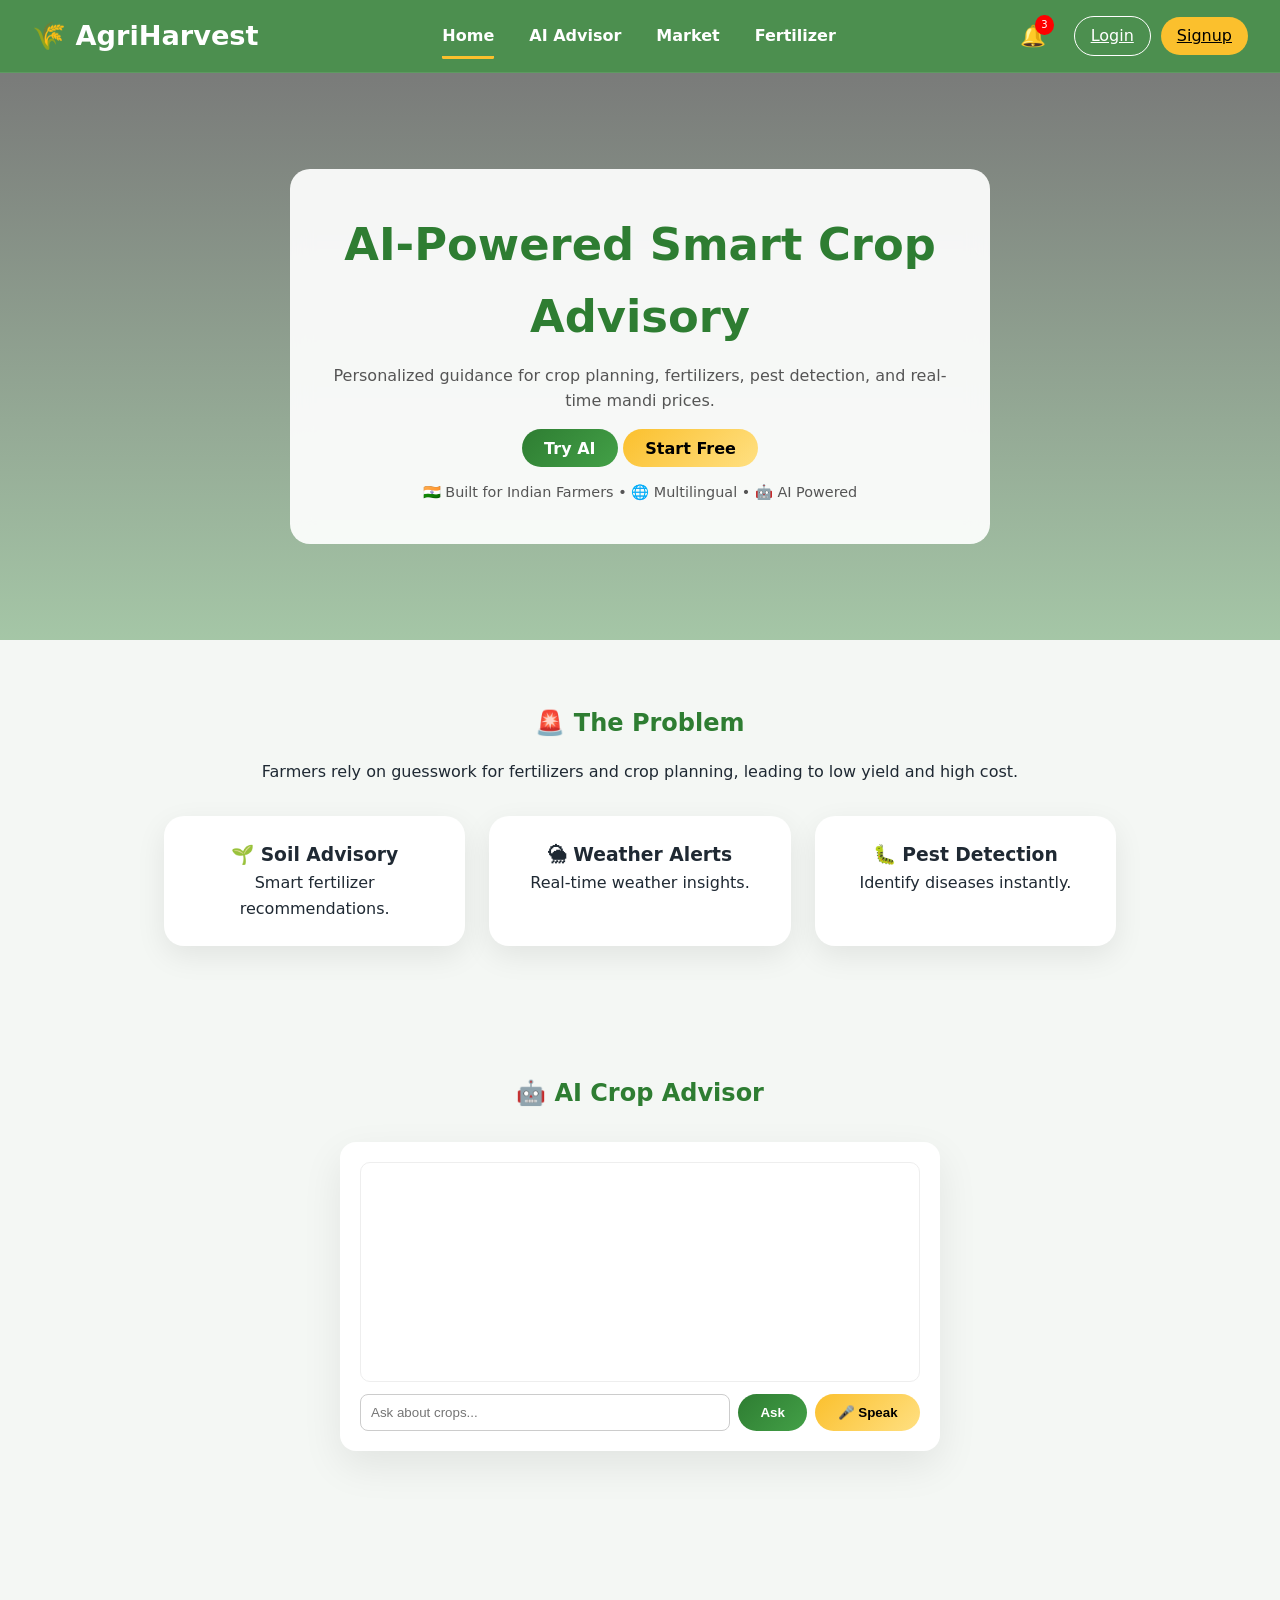
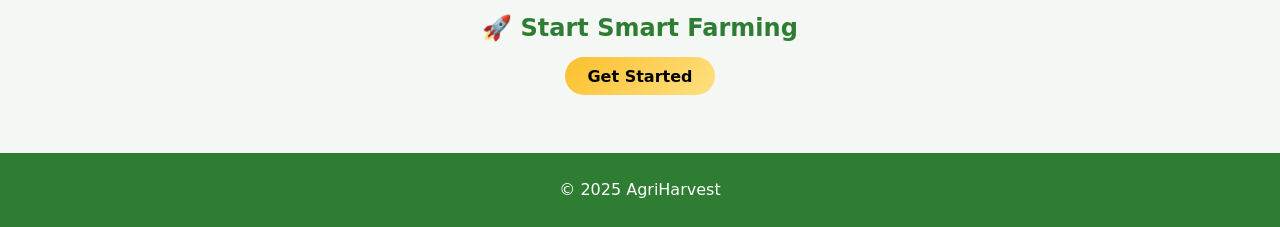
==== index.html @ baed93b7 "Initial commit" ====
<!DOCTYPE html>
<html lang="en">

<head>
  <meta charset="UTF-8">
  <meta name="viewport" content="width=device-width, initial-scale=1.0">
  <title>AgriHarvest | Smart Crop Advisory</title>

  <meta name="description" content="AI-powered multilingual crop advisory system for farmers.">

  <!-- CSS -->
  <link rel="stylesheet" href="assets/css/style.css">
  <link rel="stylesheet" href="assets/css/pages.css">

  <!-- JS -->
  <script src="assets/js/main.js" defer></script>
  <script src="assets/js/ai.js" defer></script>
</head>

<body>
  <!-- ===== HEADER ===== -->
  <header class="header">
    <div class="logo-text">🌾 AgriHarvest</div>

    <nav class="navbar" id="navbar">
      <ul>
        <li><a href="index.html" class="active">Home</a></li>
        <li><a href="#ai">AI Advisor</a></li>
        <li><a href="pages/marketplace.html">Market</a></li>
        <li><a href="pages/fertilizer.html">Fertilizer</a></li>
      </ul>
    </nav>

    <!-- RIGHT SIDE -->
    <div class="nav-right">

      <!-- 🔔 Notification -->
      <div class="notif" id="notifBtn">
        🔔
        <span class="badge">3</span>

        <div class="notif-dropdown" id="notifMenu">
          <p>🌱 New crop tips</p>
          <p>💰 Market updated</p>
          <p>⚠ Weather alert</p>
        </div>
      </div>

      <!-- AUTH -->
      <div id="authArea"></div>

    </div>

    <!-- <div class="menu-toggle" id="menuToggle">☰</div> -->
  </header>

  <!-- ===== HERO ===== -->
  <section class="hero" style="background-image:url('assets/images/hero-farming-ai.jpg')">
    <div class="hero-content">

      <h1>AI-Powered Smart Crop Advisory</h1>

      <p>
        Personalized guidance for crop planning, fertilizers,
        pest detection, and real-time mandi prices.
      </p>

      <div style="margin-top:22px;">
        <a href="#ai" class="btn">Try AI</a>
        <a href="pages/signup.html" class="btn btn-cta">Start Free</a>
      </div>

      <div style="margin-top:20px; font-size:.9rem; color:#555;">
        🇮🇳 Built for Indian Farmers • 🌐 Multilingual • 🤖 AI Powered
      </div>

    </div>
  </section>

  <!-- ===== PROBLEM ===== -->
  <section class="page-section">
    <h1>🚨 The Problem</h1>

    <p style="max-width:900px;margin:auto;">
      Farmers rely on guesswork for fertilizers and crop planning,
      leading to low yield and high cost.
    </p>

    <!-- 🔥 FIX 2: ONLY ADD id + skeleton (NO STRUCTURE CHANGE) -->
    <div class="cards" id="cardContainer">

      <div class="card skeleton"></div>
      <div class="card skeleton"></div>
      <div class="card skeleton"></div>

    </div>
  </section>

  <!-- ===== AI CHAT ===== -->
  <section id="ai" class="page-section">
    <h1>🤖 AI Crop Advisor</h1>

    <div class="ai-box">
      <div id="chatMessages" class="chat-messages"></div>

      <div class="chat-controls">
        <input type="text" id="userInput" placeholder="Ask about crops..." />
        <button class="btn" onclick="sendMessage()">Ask</button>
        <button class="btn btn-cta" onclick="startVoice()">🎤 Speak</button>
      </div>
    </div>
  </section>

  <!-- ===== CTA ===== -->
  <section class="page-section">
    <h1>🚀 Start Smart Farming</h1>
    <a href="pages/login.html" class="btn btn-cta">Get Started</a>
  </section>

  <!-- ===== FOOTER ===== -->
  <footer>
    <p>© 2025 AgriHarvest</p>
  </footer>

  <!-- 🔥 FIX 3: OVERLAY (ADDED ONLY) -->
  <div id="overlay"></div>

</body>

</html>
---- assets/css/style.css ----
/* ================= RESET ================= */
*,
*::before,
*::after {
  box-sizing: border-box;
  margin: 0;
  padding: 0;
}

html {
  scroll-behavior: smooth;
}

body {
  font-family: Inter, system-ui, -apple-system, Segoe UI, Roboto, sans-serif;
  background: #f4f7f4;
  color: #1f2933;
  line-height: 1.6;
  overflow-x: hidden;
}

/* ================= VARIABLES ================= */
:root {
  --green: #2e7d32;
  --green-light: #43a047;
  --yellow: #fbc02d;
  --dark: #1f2933;
  --radius: 20px;
  --shadow: 0 10px 30px rgba(0, 0, 0, 0.08);
}

/* ================= HEADER ================= */
.header {
  position: sticky;
  top: 0;
  z-index: 3000;
  background: linear-gradient(135deg, #2e7d32, #43a047);
  padding: 0.9rem 2rem;
  display: flex;
  justify-content: space-between;
  align-items: center;
}

.logo-text {
  color: #fff;
  font-weight: 900;
  font-size: 1.7rem;
}

/* ================= NAVBAR ================= */
.navbar {
  display: flex;
  align-items: center;
}

.navbar ul {
  list-style: none;
  display: flex;
  gap: 1.5rem;
}

.navbar a {
  color: #fff;
  text-decoration: none;
  font-weight: 600;
  position: relative;
}

/* underline */
.navbar a::after {
  content: "";
  position: absolute;
  bottom: -5px;
  left: 0;
  width: 0%;
  height: 2px;
  background: var(--yellow);
  transition: 0.3s;
}

.navbar a:hover::after,
.navbar a.active::after {
  width: 100%;
}

/* ================= BUTTON ================= */
.btn {
  padding: 0.6rem 1.4rem;
  border-radius: 999px;
  font-weight: 700;
  border: none;
  cursor: pointer;
  text-decoration: none;
  background: linear-gradient(135deg, var(--green), var(--green-light));
  color: #fff;
  transition: 0.25s;
}

.btn:hover {
  transform: translateY(-3px);
}

.btn-cta {
  background: linear-gradient(135deg, #fbc02d, #ffe082);
  color: #000;
}

/* ================= HERO ================= */
.hero {
  position: relative;
  padding: 6rem 1.5rem;
  text-align: center;
  background-size: cover;
  background-position: center;
}

.hero::before {
  content: "";
  position: absolute;
  inset: 0;
  background: linear-gradient(rgba(0, 0, 0, 0.5), rgba(46, 125, 50, 0.4));
}

.hero-content {
  position: relative;
  z-index: 2;
  max-width: 700px;
  margin: auto;
  background: rgba(255, 255, 255, 0.92);
  padding: 2.5rem;
  border-radius: var(--radius);
  backdrop-filter: blur(10px);
}

.hero h1 {
  font-size: 2.8rem;
  color: var(--green);
}

.hero p {
  margin-top: 10px;
  color: #555;
}

/* ================= SECTION ================= */
.page-section {
  padding: 4rem 1.5rem;
  text-align: center;
}

.cards {
  display: grid;
  gap: 1.5rem;
  margin-top: 2rem;
  grid-template-columns: repeat(auto-fit, minmax(240px, 1fr));
}

.card {
  background: #fff;
  padding: 1.5rem;
  border-radius: var(--radius);
  box-shadow: var(--shadow);
  transition: 0.3s;
}

.card:hover {
  transform: translateY(-10px);
}

/* ================= AI BOX ================= */
.ai-box {
  max-width: 600px;
  margin: 2rem auto;
  background: #fff;
  padding: 1.5rem;
  border-radius: var(--radius);
}

.chat-controls {
  display: flex;
  gap: 8px;
}

.chat-controls input {
  flex: 1;
  padding: 10px;
}

/* ================= FOOTER ================= */
footer {
  background: var(--green);
  color: #fff;
  text-align: center;
  padding: 1.5rem;
}

/* ================= OVERLAY ================= */
#overlay {
  position: fixed;
  inset: 0;
  background: rgba(0, 0, 0, 0.4);
  opacity: 0;
  pointer-events: none;
  transition: 0.3s;
  z-index: 2000;
}

#overlay.active {
  opacity: 1;
  pointer-events: all;
}

/* ===== MOBILE FIX ===== */
@media (max-width: 768px) {

  body {
    overflow-x: hidden;
  }

  /* menu button */
  .menu-toggle {
    display: block;
    z-index: 9999;
  }

  /* NAVBAR FULL SCREEN */
  .navbar {
    position: fixed;
    top: 0;
    right: 0;
    width: 75%;
    max-width: 300px;
    height: 100vh;
    background: #2e7d32;

    padding: 2rem;

    transform: translateX(100%);
    transition: 0.3s ease;

    z-index: 9998;
  }

  .navbar.active {
    transform: translateX(0);
  }

  /* vertical menu */
  .navbar ul {
    flex-direction: column;
    gap: 20px;
  }

  /* overlay (IMPORTANT) */
  #overlay {
    position: fixed;
    inset: 0;
    background: rgba(0, 0, 0, 0.5);

    opacity: 0;
    pointer-events: none;

    transition: 0.3s;
    z-index: 9997;
  }

  #overlay.active {
    opacity: 1;
    pointer-events: all;
  }
}

/* ================= DARK MODE ================= */
body.dark {
  background: #121212;
  color: #eee;
}

body.dark .header {
  background: #1e1e1e;
}

body.dark .card,
body.dark .ai-box {
  background: #1f1f1f;
  color: #fff;
}

body.dark footer {
  background: #1e1e1e;
}

/* ===== LOADER ===== */
#loader {
  position: fixed;
  inset: 0;
  background: #2e7d32;
  display: flex;
  align-items: center;
  justify-content: center;
  z-index: 5000;
}

.spinner {
  width: 50px;
  height: 50px;
  border: 5px solid rgba(255, 255, 255, 0.3);
  border-top: 5px solid #fff;
  border-radius: 50%;
  animation: spin 1s linear infinite;
}

@keyframes spin {
  to {
    transform: rotate(360deg);
  }
}

/* ===== SKELETON ===== */
.skeleton {
  height: 120px;
  background: linear-gradient(90deg, #eee 25%, #ddd 37%, #eee 63%);
  background-size: 400% 100%;
  animation: skeletonLoading 1.4s infinite;
  border-radius: 12px;
}

@keyframes skeletonLoading {
  0% {
    background-position: 100% 0
  }

  100% {
    background-position: 0 0
  }
}

/* ===== PROFILE MENU ===== */
#authArea {
  display: flex;
  align-items: center;
}

/* avatar */
.profile-menu {
  position: relative;
  cursor: pointer;
}

.profile-menu img {
  width: 38px;
  height: 38px;
  border-radius: 50%;
  border: 2px solid #fff;
  transition: 0.3s;
}

.profile-menu img:hover {
  transform: scale(1.1);
  box-shadow: 0 5px 15px rgba(0, 0, 0, 0.2);
}

/* ===== ELITE DROPDOWN ===== */
.dropdown {
  position: absolute;
  top: 50px;
  right: 0;
  width: 190px;
  padding: 8px;

  background: rgba(255, 255, 255, 0.95);
  backdrop-filter: blur(12px);

  border-radius: 14px;
  box-shadow: 0 20px 40px rgba(0, 0, 0, 0.15);

  opacity: 0;
  transform: translateY(10px) scale(0.95);
  pointer-events: none;

  transition: all 0.25s ease;
}

.dropdown.show {
  opacity: 1;
  transform: translateY(0) scale(1);
  pointer-events: all;
}

.dropdown a {
  display: flex;
  align-items: center;
  gap: 10px;

  padding: 10px 12px;
  border-radius: 10px;

  font-size: 0.9rem;
  font-weight: 500;

  color: #1f2933;
  text-decoration: none;

  transition: 0.2s;
}

.dropdown a:hover {
  background: #f4f7f4;
  transform: translateX(3px);
}

.dropdown a:first-child {
  font-weight: 600;
  color: #2e7d32;
}

#logoutBtn {
  color: #e53935;
}

#logoutBtn:hover {
  background: #ffecec;
}

/* ===== NOTIFICATION ===== */
.nav-right {
  display: flex;
  align-items: center;
  gap: 18px;
}

/* bell */
.notif {
  position: relative;
  font-size: 1.4rem;
  cursor: pointer;
  color: #fff;
}

/* badge */
.badge {
  position: absolute;
  top: -5px;
  right: -8px;
  background: #ff3b30;
  color: #fff;
  font-size: 10px;
  padding: 2px 6px;
  border-radius: 50%;
}

/* dropdown */
.notif-dropdown {
  position: absolute;
  top: 40px;
  right: 0;
  width: 220px;
  background: #fff;
  color: #000;
  border-radius: 12px;
  box-shadow: 0 15px 40px rgba(0, 0, 0, 0.15);

  opacity: 0;
  transform: translateY(10px);
  pointer-events: none;
  transition: 0.25s;
}

.notif-dropdown.show {
  opacity: 1;
  transform: translateY(0);
  pointer-events: all;
}

.notif-dropdown p {
  padding: 10px;
  border-bottom: 1px solid #eee;
}

.notif-dropdown p:hover {
  background: #f5f5f5;
}

/* shrink navbar */
.header.shrink {
  padding: 0.5rem 2rem;
  background: rgba(46, 125, 50, 0.95);
  backdrop-filter: blur(10px);
}

.header.shrink .logo-text {
  font-size: 1.4rem;
}

/* ===== PROFILE PAGE ===== */
.profile-page {
  height: 100vh;
  display: flex;
  justify-content: center;
  align-items: center;
  background: linear-gradient(135deg, #2e7d32, #43a047);
}

.profile-card {
  width: 320px;
  background: #fff;
  border-radius: 20px;
  padding: 2rem;
  text-align: center;
  box-shadow: 0 20px 60px rgba(0, 0, 0, 0.2);
}

.profile-card img {
  width: 90px;
  border-radius: 50%;
  margin-bottom: 10px;
}

.profile-stats {
  display: flex;
  justify-content: space-between;
  margin: 20px 0;
}

.profile-stats h3 {
  color: #2e7d32;
}

/* ===== NAV RIGHT ===== */
.nav-right {
  display: flex;
  align-items: center;
  gap: 18px;
  /* 🔥 spacing between bell & avatar */
  margin-left: auto;
  /* push to right */
}

/* ===== AUTH BUTTONS ===== */
.nav-btn {
  padding: 6px 16px;
  border-radius: 20px;
  border: 1px solid #fff;
  color: #fff;
  margin-left: 10px;
  /* 🔥 spacing */
  transition: 0.3s;
}

/* signup highlight */
.nav-btn.signup {
  background: var(--yellow);
  color: #000;
  border: none;
}

/* hover */
.nav-btn:hover {
  transform: translateY(-2px);
}

/* ===== PROFILE ===== */
.profile-menu {
  position: relative;
  cursor: pointer;
}

.profile-menu img {
  width: 36px;
  height: 36px;
  border-radius: 50%;
  border: 2px solid #fff;
  transition: 0.3s;
}

.profile-menu img:hover {
  transform: scale(1.1);
}

/* ===== DROPDOWN ===== */
.dropdown {
  position: absolute;
  top: 45px;
  right: 0;
  width: 180px;
  background: rgba(255, 255, 255, 0.95);
  backdrop-filter: blur(10px);
  border-radius: 12px;
  box-shadow: 0 15px 40px rgba(0, 0, 0, 0.15);

  opacity: 0;
  transform: translateY(10px);
  pointer-events: none;
  transition: 0.25s;
}

.dropdown.show {
  opacity: 1;
  transform: translateY(0);
  pointer-events: all;
}

.dropdown a {
  display: block;
  padding: 10px;
  color: #000;
  text-decoration: none;
}

.dropdown a:hover {
  background: #f5f5f5;
}

/* ===== NOTIFICATION ===== */
.notif {
  position: relative;
  font-size: 1.3rem;
  cursor: pointer;
  color: #fff;
}

.badge {
  position: absolute;
  top: -5px;
  right: -8px;
  background: red;
  color: #fff;
  font-size: 10px;
  padding: 2px 6px;
  border-radius: 50%;
}

.notif-dropdown {
  position: absolute;
  top: 40px;
  right: 0;
  width: 200px;
  background: #fff;
  color: #000;
  border-radius: 10px;
  box-shadow: 0 15px 40px rgba(0, 0, 0, 0.15);

  opacity: 0;
  transform: translateY(10px);
  pointer-events: none;
  transition: 0.25s;
}

.notif-dropdown.show {
  opacity: 1;
  transform: translateY(0);
  pointer-events: all;
}

.notif-dropdown p {
  padding: 10px;
}

/* ===== NAV SHRINK ===== */
.header.shrink {
  padding: 0.5rem 2rem;
  backdrop-filter: blur(10px);
}

/* ================= NAVBAR ================= */

/* 🔥 use grid for perfect balance */
.header {
  display: grid !important;
  grid-template-columns: auto 1fr auto;
  /* left | center | right */
  align-items: center !important;
}

/* logo */
.logo-text {
  white-space: nowrap;
  min-width: 180px;
  justify-self: start;
}

/* navbar center */
.navbar {
  justify-self: center !important;
  display: flex;
}

.navbar ul {
  display: flex;
  gap: 35px !important;
  justify-content: center;
}

/* nav links */
.navbar a {
  display: inline-block;
  padding: 4px 0;
}

/* right side */
.nav-right {
  justify-self: end !important;
  display: flex !important;
  align-items: center !important;
  gap: 18px !important;
}

/* notification */
.notif {
  display: flex;
  align-items: center;
  justify-content: center;
}

/* avatar */
.profile-menu img {
  width: 38px !important;
  height: 38px !important;
  border-radius: 50%;
  object-fit: cover;
}

/* dropdown fix */
.dropdown {
  right: 0 !important;
  top: 50px !important;
  z-index: 9999;
}

/* notification dropdown */
.notif-dropdown {
  right: 0 !important;
  z-index: 9999;
}

/* prevent shrink */
.header>* {
  min-width: 0;
}

/* ===== ACTIVE SLIDING LINE ===== */
.navbar {
  position: relative;
}

.nav-indicator {
  position: absolute;
  bottom: -6px;
  height: 3px;
  background: #fbc02d;
  border-radius: 10px;
  transition: all 0.35s ease;
}

/* ===== GLASS NAVBAR ===== */
.header {
  backdrop-filter: blur(12px);
  background: rgba(46, 125, 50, 0.85) !important;
  border-bottom: 1px solid rgba(255, 255, 255, 0.1);
}

/* floating effect */
.header.shrink {
  margin: 10px;
  border-radius: 20px;
  box-shadow: 0 10px 30px rgba(0, 0, 0, 0.15);
}

/* ===== GLASS NAVBAR ===== */
.header {
  backdrop-filter: blur(12px);
  background: rgba(46, 125, 50, 0.85) !important;
  border-bottom: 1px solid rgba(255, 255, 255, 0.1);
}

/* floating effect */
.header.shrink {
  margin: 10px;
  border-radius: 20px;
  box-shadow: 0 10px 30px rgba(0, 0, 0, 0.15);
}
/* ================= FINAL FIX (DO NOT REMOVE ABOVE CODE) ================= */

/* 🔥 Fix header layout conflict */
.header {
  display: grid !important;
  grid-template-columns: auto 1fr auto;
  align-items: center !important;

  background: rgba(46, 125, 50, 0.85) !important;
  backdrop-filter: blur(12px);
}

/* 🔥 Center navbar properly */
.navbar {
  display: flex !important;
  justify-content: center !important;
  align-items: center;
}

/* spacing fix */
.navbar ul {
  gap: 35px !important;
  justify-content: center;
}

/* 🔥 Fix right side */
.nav-right {
  display: flex !important;
  align-items: center !important;
  gap: 18px !important;
  justify-self: end !important;
  margin-left: 0 !important;
}

/* 🔥 Fix profile image */
.profile-menu img {
  width: 38px !important;
  height: 38px !important;
  object-fit: cover;
}

/* 🔥 Fix dropdown (top position conflict) */
.dropdown {
  top: 50px !important;
  right: 0 !important;
  z-index: 9999 !important;
}

/* 🔥 Fix notification dropdown */
.notif-dropdown {
  right: 0 !important;
  z-index: 9999 !important;
}

/* 🔥 Prevent layout breaking */
.header > * {
  min-width: 0;
}

/* 🔥 Fix login/signup spacing */
.nav-btn {
  margin-left: 10px !important;
}

/* 🔥 Improve mobile alignment */
@media (max-width: 768px) {
  .header {
    display: flex !important;
    justify-content: space-between !important;
  }

  .nav-right {
    margin-left: auto !important;
  }
}
---- assets/css/pages.css ----
.page-section{
  padding:4rem 1.5rem;
  max-width:1000px;
  margin:auto;
  text-align:center;
}

.page-section h1{
  color:#2e7d32;
  margin-bottom:1rem;
}

.product-grid{
  display:grid;
  grid-template-columns:repeat(auto-fit,minmax(220px,1fr));
  gap:2rem;
  margin-top:2rem;
}

.product-card{
  background:#fff;
  padding:1.5rem;
  border-radius:16px;
  box-shadow:0 10px 30px rgba(0,0,0,0.08);
  transition:.3s;
}

.product-card:hover{
  transform:translateY(-8px);
}

/* ===== AI CHAT ===== */
.ai-box{
  max-width:600px;
  margin:30px auto;
  background:#fff;
  padding:20px;
  border-radius:16px;
  box-shadow:0 15px 40px rgba(0,0,0,0.08);
}

.chat-messages{
  height:220px;
  overflow-y:auto;
  border:1px solid #eee;
  padding:10px;
  border-radius:10px;
  margin-bottom:12px;
  text-align:left;
}

.msg-user{
  background:#e8f5e9;
  padding:8px 12px;
  border-radius:8px;
  margin:6px 0;
}

.msg-bot{
  background:#fff8e1;
  padding:8px 12px;
  border-radius:8px;
  margin:6px 0;
}

.chat-controls{
  display:flex;
  gap:8px;
}

.chat-controls input{
  flex:1;
  padding:10px;
  border-radius:8px;
  border:1px solid #ccc;
}
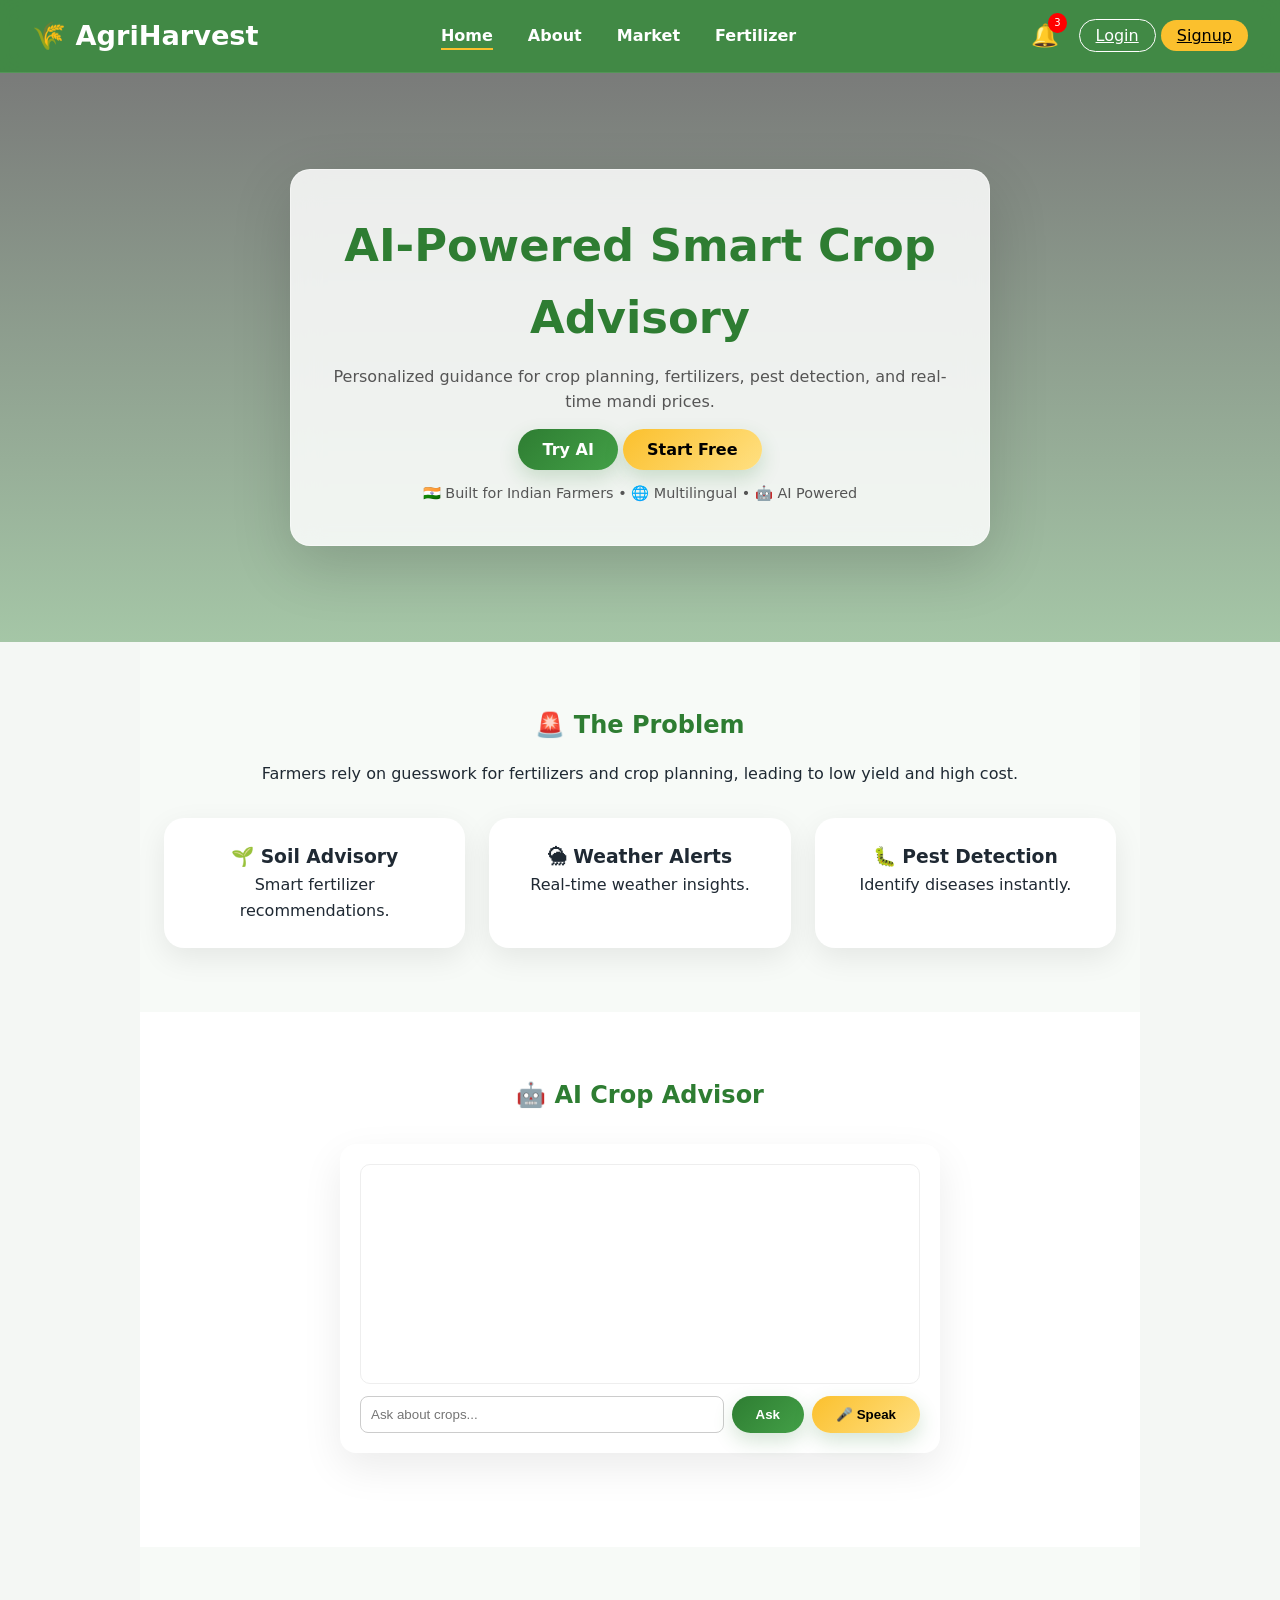
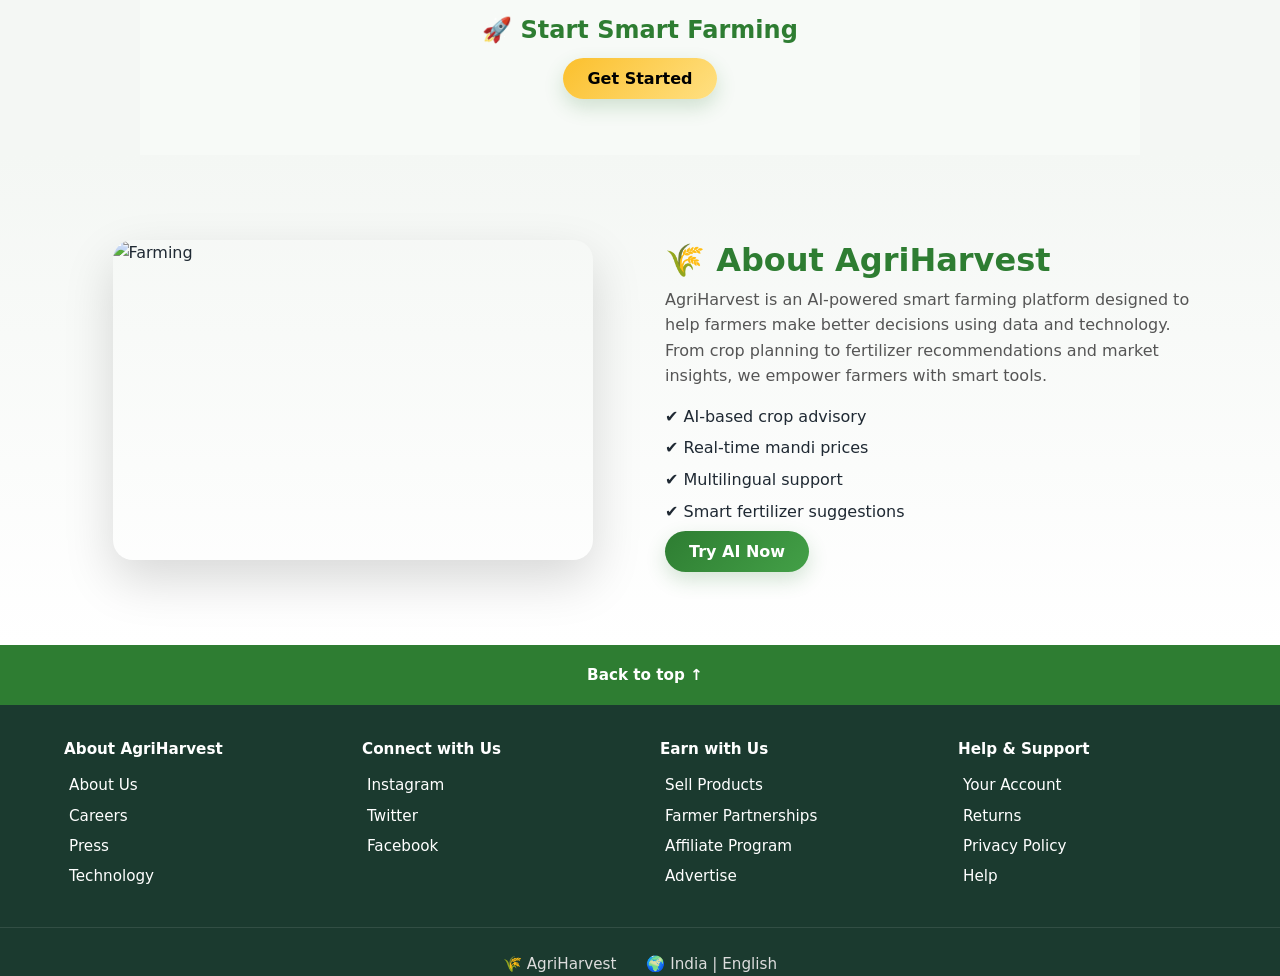
==== commit d7a68be9: "initial a" ====
--- a/index.html
+++ b/index.html
@@ -25,7 +25,7 @@
     <nav class="navbar" id="navbar">
       <ul>
         <li><a href="index.html" class="active">Home</a></li>
-        <li><a href="#ai">AI Advisor</a></li>
+        <li><a href="">About</a></li>
         <li><a href="pages/marketplace.html">Market</a></li>
         <li><a href="pages/fertilizer.html">Fertilizer</a></li>
       </ul>
@@ -117,10 +117,116 @@
     <a href="pages/login.html" class="btn btn-cta">Get Started</a>
   </section>
 
+
+  <!-- ===== ABOUT ===== -->
+
+  <section class="about-section">
+
+    <div class="about-container">
+
+      <!-- LEFT IMAGE -->
+      <div class="about-image">
+        <img src="https://images.unsplash.com/photo-1500937386664-56d1dfef3854" alt="Farming">
+      </div>
+
+      <!-- RIGHT TEXT -->
+      <div class="about-text">
+        <h2>🌾 About AgriHarvest</h2>
+
+        <p>
+          AgriHarvest is an AI-powered smart farming platform designed to help
+          farmers make better decisions using data and technology.
+        </p>
+
+        <p>
+          From crop planning to fertilizer recommendations and market insights,
+          we empower farmers with smart tools.
+        </p>
+
+        <ul class="about-list">
+          <li>✔ AI-based crop advisory</li>
+          <li>✔ Real-time mandi prices</li>
+          <li>✔ Multilingual support</li>
+          <li>✔ Smart fertilizer suggestions</li>
+        </ul>
+
+        <a href="#ai" class="btn">Try AI Now</a>
+      </div>
+
+    </div>
+
+  </section>
+
+  <!-- RIGHT -->
+  <!-- <div class="about-image">
+    <img src="https://images.unsplash.com/photo-1500937386664-56d1dfef3854" alt="Farming">
+  </div>
+  </div> -->
+
+  </section>
+
+
   <!-- ===== FOOTER ===== -->
-  <footer>
-    <p>© 2025 AgriHarvest</p>
+  <footer class="footer">
+
+    <!-- BACK TO TOP -->
+
+    <div class="footer-top">
+      <a href="#">Back to top ↑</a>
+    </div>
+
+    <!-- MAIN FOOTER GRID -->
+
+    <div class="footer-grid">
+      <div>
+        <h4>About AgriHarvest</h4>
+        <a href="#">About Us</a>
+        <a href="#">Careers</a>
+        <a href="#">Press</a>
+        <a href="#">Technology</a>
+      </div>
+
+      <div>
+        <h4>Connect with Us</h4>
+        <a href="#">Instagram</a>
+        <a href="#">Twitter</a>
+        <a href="#">Facebook</a>
+      </div>
+
+      <div>
+        <h4>Earn with Us</h4>
+        <a href="#">Sell Products</a>
+        <a href="#">Farmer Partnerships</a>
+        <a href="#">Affiliate Program</a>
+        <a href="#">Advertise</a>
+      </div>
+
+      <div>
+        <h4>Help & Support</h4>
+        <a href="#">Your Account</a>
+        <a href="#">Returns</a>
+        <a href="#">Privacy Policy</a>
+        <a href="#">Help</a>
+      </div>
+    </div>
+
+    <!-- BRAND + COUNTRY -->
+
+    <div class="footer-middle">
+      <div class="footer-logo">🌾 AgriHarvest</div>
+      <div class="footer-country">
+        🌍 India | English
+      </div>
+    </div>
+
+    <!-- BOTTOM -->
+
+    <div class="footer-bottom">
+      <p>© 2025 AgriHarvest | Smart Farming Powered by AI</p>
+    </div>
+
   </footer>
+
 
   <!-- 🔥 FIX 3: OVERLAY (ADDED ONLY) -->
   <div id="overlay"></div>
--- a/assets/css/style.css
+++ b/assets/css/style.css
@@ -34,11 +34,15 @@
   position: sticky;
   top: 0;
   z-index: 3000;
-  background: linear-gradient(135deg, #2e7d32, #43a047);
+
+  display: grid;
+  grid-template-columns: auto 1fr auto;
+  align-items: center;
+
   padding: 0.9rem 2rem;
-  display: flex;
-  justify-content: space-between;
-  align-items: center;
+  background: rgba(46, 125, 50, 0.9);
+  backdrop-filter: blur(12px);
+  border-bottom: 1px solid rgba(255, 255, 255, 0.1);
 }
 
 .logo-text {
@@ -50,13 +54,13 @@
 /* ================= NAVBAR ================= */
 .navbar {
   display: flex;
-  align-items: center;
+  justify-content: center;
 }
 
 .navbar ul {
+  display: flex;
+  gap: 35px;
   list-style: none;
-  display: flex;
-  gap: 1.5rem;
 }
 
 .navbar a {
@@ -66,7 +70,6 @@
   position: relative;
 }
 
-/* underline */
 .navbar a::after {
   content: "";
   position: absolute;
@@ -83,26 +86,81 @@
   width: 100%;
 }
 
-/* ================= BUTTON ================= */
-.btn {
-  padding: 0.6rem 1.4rem;
-  border-radius: 999px;
-  font-weight: 700;
+/* ================= RIGHT ================= */
+.nav-right {
+  display: flex;
+  align-items: center;
+  gap: 18px;
+  justify-self: end;
+}
+
+/* ================= AUTH BUTTON ================= */
+.nav-btn {
+  padding: 6px 16px;
+  border-radius: 20px;
+  border: 1px solid #fff;
+  color: #fff;
+  transition: 0.3s;
+}
+
+.nav-btn.signup {
+  background: var(--yellow);
+  color: #000;
   border: none;
+}
+
+.nav-btn:hover {
+  transform: translateY(-2px);
+}
+
+/* ================= NOTIFICATION ================= */
+.notif {
+  position: relative;
+  font-size: 1.4rem;
   cursor: pointer;
-  text-decoration: none;
-  background: linear-gradient(135deg, var(--green), var(--green-light));
-  color: #fff;
+  color: #fff;
+}
+
+.badge {
+  position: absolute;
+  top: -5px;
+  right: -8px;
+  background: red;
+  color: #fff;
+  font-size: 10px;
+  padding: 2px 6px;
+  border-radius: 50%;
+}
+
+.notif-dropdown {
+  position: absolute;
+  top: 45px;
+  right: 0;
+  width: 220px;
+  background: #fff;
+  color: #000;
+  border-radius: 12px;
+  box-shadow: 0 15px 40px rgba(0, 0, 0, 0.15);
+
+  opacity: 0;
+  transform: translateY(10px);
+  pointer-events: none;
   transition: 0.25s;
 }
 
-.btn:hover {
-  transform: translateY(-3px);
-}
-
-.btn-cta {
-  background: linear-gradient(135deg, #fbc02d, #ffe082);
-  color: #000;
+.notif-dropdown.show {
+  opacity: 1;
+  transform: translateY(0);
+  pointer-events: all;
+}
+
+.notif-dropdown p {
+  padding: 10px;
+  border-bottom: 1px solid #eee;
+}
+
+.notif-dropdown p:hover {
+  background: #f5f5f5;
 }
 
 /* ================= HERO ================= */
@@ -126,10 +184,14 @@
   z-index: 2;
   max-width: 700px;
   margin: auto;
-  background: rgba(255, 255, 255, 0.92);
   padding: 2.5rem;
+
+  background: rgba(255, 255, 255, 0.85);
+  backdrop-filter: blur(14px);
   border-radius: var(--radius);
-  backdrop-filter: blur(10px);
+  border: 1px solid rgba(255, 255, 255, 0.4);
+
+  box-shadow: 0 20px 60px rgba(0, 0, 0, 0.15);
 }
 
 .hero h1 {
@@ -140,6 +202,31 @@
 .hero p {
   margin-top: 10px;
   color: #555;
+}
+
+/* ================= BUTTON ================= */
+.btn {
+  padding: 0.7rem 1.5rem;
+  border-radius: 999px;
+  font-weight: 700;
+  border: none;
+  text-decoration: none;
+  cursor: pointer;
+
+  background: linear-gradient(135deg, var(--green), var(--green-light));
+  color: #fff;
+
+  transition: 0.3s;
+  box-shadow: 0 8px 20px rgba(46, 125, 50, 0.2);
+}
+
+.btn:hover {
+  transform: translateY(-3px) scale(1.02);
+}
+
+.btn-cta {
+  background: linear-gradient(135deg, #fbc02d, #ffe082);
+  color: #000;
 }
 
 /* ================= SECTION ================= */
@@ -148,6 +235,15 @@
   text-align: center;
 }
 
+.page-section:nth-child(even) {
+  background: #ffffff;
+}
+
+.page-section:nth-child(odd) {
+  background: #f7faf7;
+}
+
+/* ================= CARDS ================= */
 .cards {
   display: grid;
   gap: 1.5rem;
@@ -160,11 +256,12 @@
   padding: 1.5rem;
   border-radius: var(--radius);
   box-shadow: var(--shadow);
-  transition: 0.3s;
+  transition: 0.35s;
 }
 
 .card:hover {
-  transform: translateY(-10px);
+  transform: translateY(-12px) scale(1.03);
+  box-shadow: 0 25px 60px rgba(0, 0, 0, 0.2);
 }
 
 /* ================= AI BOX ================= */
@@ -186,44 +283,160 @@
   padding: 10px;
 }
 
-/* ================= FOOTER ================= */
-footer {
-  background: var(--green);
-  color: #fff;
+/* ================= ABOUT ================= */
+.about-section {
+  padding: 5rem 1.5rem;
+  background: linear-gradient(to bottom, #f4f7f4, #ffffff);
+}
+
+.about-container {
+  max-width: 1100px;
+  margin: auto;
+
+  display: grid;
+  grid-template-columns: 1fr 1fr;
+  gap: 50px;
+  align-items: center;
+}
+
+.about-image {
+  display: flex;
+  justify-content: center;
+}
+
+.about-image img {
+  width: 100%;
+  max-width: 480px;
+  height: 320px;
+  object-fit: cover;
+  border-radius: 20px;
+  box-shadow: 0 20px 50px rgba(0, 0, 0, 0.15);
+  transition: 0.4s;
+}
+
+.about-image img:hover {
+  transform: scale(1.05);
+}
+
+.about-text h2 {
+  font-size: 2rem;
+  color: var(--green);
+}
+
+.about-text p {
+  color: #555;
+}
+
+.about-list {
+  margin: 15px 0;
+  list-style: none;
+}
+
+.about-list li {
+  margin: 6px 0;
+}
+
+/* ================= FOOTER FIX ================= */
+.footer {
+  background: #1b3a2f;
+  color: #ddd;
+  font-size: 0.95rem;
+  width: 100%;
+}
+
+/* ===== TOP BAR ===== */
+.footer-top {
+  background: #2e7d32;
   text-align: center;
+  padding: 12px;
+}
+
+.footer-top a {
+  color: #fff;
+  text-decoration: none;
+  font-weight: 600;
+}
+
+/* ===== MAIN GRID (FIXED NAME) ===== */
+.footer-grid {
+  max-width: 1200px;
+  margin: 0 auto;
+
+  display: grid;
+  grid-template-columns: repeat(4, 1fr);
+  gap: 40px;
+
+  padding: 2rem 1.5rem;
+}
+
+/* HEADINGS */
+.footer-grid h4 {
+  color: #fff;
+  margin-bottom: 12px;
+}
+
+/* LINKS */
+.footer a {
+  display: block;
+  color: #ccc;
+  text-decoration: none;
+  margin: 6px 0;
+  transition: 0.25s;
+}
+
+/* ✅ FIXED HOVER */
+.footer a {
+  transform: translateX(5px);
+  color: #fff;
+}
+
+/* ===== MIDDLE ===== */
+.footer-middle {
+  border-top: 1px solid rgba(255, 255, 255, 0.1);
   padding: 1.5rem;
-}
-
-/* ================= OVERLAY ================= */
-#overlay {
-  position: fixed;
-  inset: 0;
-  background: rgba(0, 0, 0, 0.4);
-  opacity: 0;
-  pointer-events: none;
-  transition: 0.3s;
-  z-index: 2000;
-}
-
-#overlay.active {
-  opacity: 1;
-  pointer-events: all;
-}
-
-/* ===== MOBILE FIX ===== */
+
+  display: flex;
+  justify-content: center;
+  align-items: center;
+  gap: 30px;
+  flex-wrap: wrap;
+}
+
+/* ===== BOTTOM ===== */
+.footer-bottom {
+  text-align: center;
+  padding: 1rem;
+  border-top: 1px solid rgba(255, 255, 255, 0.1);
+  color: #aaa;
+}
+
+/* ===== RESPONSIVE ===== */
+@media (max-width: 992px) {
+  .footer-grid {
+    grid-template-columns: repeat(2, 1fr);
+  }
+}
+
+@media (max-width: 600px) {
+  .footer-grid {
+    grid-template-columns: 1fr;
+    text-align: center;
+  }
+
+  .footer a {
+    transform: none;
+  }
+}
+
+/* ================= MOBILE NAV FIX ================= */
 @media (max-width: 768px) {
 
-  body {
-    overflow-x: hidden;
-  }
-
-  /* menu button */
-  .menu-toggle {
-    display: block;
-    z-index: 9999;
-  }
-
-  /* NAVBAR FULL SCREEN */
+  .header {
+    display: flex;
+    justify-content: space-between;
+  }
+
+  /* 🔥 Center navbar properly */
   .navbar {
     position: fixed;
     top: 0;
@@ -231,626 +444,170 @@
     width: 75%;
     max-width: 300px;
     height: 100vh;
-    background: #2e7d32;
-
+    background: var(--green);
     padding: 2rem;
 
+
     transform: translateX(100%);
-    transition: 0.3s ease;
+    transition: 0.3s;
 
     z-index: 9998;
+
+
   }
 
   .navbar.active {
     transform: translateX(0);
   }
 
-  /* vertical menu */
+  /* spacing fix */
   .navbar ul {
     flex-direction: column;
     gap: 20px;
   }
 
-  /* overlay (IMPORTANT) */
-  #overlay {
-    position: fixed;
-    inset: 0;
-    background: rgba(0, 0, 0, 0.5);
-
-    opacity: 0;
-    pointer-events: none;
-
-    transition: 0.3s;
-    z-index: 9997;
-  }
-
-  #overlay.active {
-    opacity: 1;
-    pointer-events: all;
-  }
-}
-
-/* ================= DARK MODE ================= */
-body.dark {
-  background: #121212;
-  color: #eee;
-}
-
-body.dark .header {
-  background: #1e1e1e;
-}
-
-body.dark .card,
-body.dark .ai-box {
-  background: #1f1f1f;
-  color: #fff;
-}
-
-body.dark footer {
-  background: #1e1e1e;
-}
-
-/* ===== LOADER ===== */
-#loader {
-  position: fixed;
-  inset: 0;
-  background: #2e7d32;
-  display: flex;
-  align-items: center;
-  justify-content: center;
-  z-index: 5000;
-}
-
-.spinner {
-  width: 50px;
-  height: 50px;
-  border: 5px solid rgba(255, 255, 255, 0.3);
-  border-top: 5px solid #fff;
-  border-radius: 50%;
-  animation: spin 1s linear infinite;
-}
-
-@keyframes spin {
-  to {
-    transform: rotate(360deg);
-  }
-}
-
-/* ===== SKELETON ===== */
-.skeleton {
-  height: 120px;
-  background: linear-gradient(90deg, #eee 25%, #ddd 37%, #eee 63%);
-  background-size: 400% 100%;
-  animation: skeletonLoading 1.4s infinite;
-  border-radius: 12px;
-}
-
-@keyframes skeletonLoading {
-  0% {
-    background-position: 100% 0
-  }
-
-  100% {
-    background-position: 0 0
-  }
-}
-
-/* ===== PROFILE MENU ===== */
-#authArea {
-  display: flex;
-  align-items: center;
-}
-
-/* avatar */
-.profile-menu {
+  .navbar a {
+    color: #fff;
+  }
+}
+
+
+
+
+/* USER BOX */
+.user-box {
   position: relative;
-  cursor: pointer;
-}
-
-.profile-menu img {
+}
+
+/* PROFILE IMAGE */
+.user-img {
   width: 38px;
   height: 38px;
   border-radius: 50%;
-  border: 2px solid #fff;
+  cursor: pointer;
+  border: 2px solid white;
+}
+
+/* DROPDOWN */
+.user-dropdown {
+  position: absolute;
+  right: 0;
+  top: 55px;
+  width: 220px;
+
+  background: #fff;
+  color: #000;
+  border-radius: 12px;
+  overflow: hidden;
+
+  box-shadow: 0 10px 25px rgba(0,0,0,0.2);
+
+  opacity: 0;
+  transform: translateY(10px);
+  pointer-events: none;
   transition: 0.3s;
 }
 
-.profile-menu img:hover {
-  transform: scale(1.1);
-  box-shadow: 0 5px 15px rgba(0, 0, 0, 0.2);
-}
-
-/* ===== ELITE DROPDOWN ===== */
-.dropdown {
+.user-dropdown.show {
+  opacity: 1;
+  transform: translateY(0);
+  pointer-events: all;
+}
+
+/* HEADER */
+.user-header {
+  display: flex;
+  gap: 10px;
+  padding: 12px;
+  border-bottom: 1px solid #eee;
+}
+
+.user-header img {
+  width: 40px;
+  border-radius: 50%;
+}
+
+.user-header .sub {
+  font-size: 12px;
+  color: gray;
+}
+
+/* LINKS */
+.user-dropdown a {
+  display: block;
+  padding: 10px 12px;
+  text-decoration: none;
+  color: black;
+  transition: 0.2s;
+}
+
+.user-dropdown a:hover {
+  background: #f4f4f4;
+}
+
+
+/* RIGHT SIDE */
+.nav-right {
+  display: flex;
+  align-items: center;
+  gap: 20px;
+}
+
+/* PROFILE */
+.profile-wrapper {
+  position: relative;
+  cursor: pointer;
+}
+
+.profile-img {
+  width: 38px;
+  height: 38px;
+  border-radius: 50%;
+  border: 2px solid white;
+}
+
+/* DROPDOWN */
+.profile-dropdown {
   position: absolute;
   top: 50px;
   right: 0;
-  width: 190px;
-  padding: 8px;
-
-  background: rgba(255, 255, 255, 0.95);
-  backdrop-filter: blur(12px);
-
-  border-radius: 14px;
-  box-shadow: 0 20px 40px rgba(0, 0, 0, 0.15);
-
-  opacity: 0;
-  transform: translateY(10px) scale(0.95);
-  pointer-events: none;
-
-  transition: all 0.25s ease;
-}
-
-.dropdown.show {
-  opacity: 1;
-  transform: translateY(0) scale(1);
-  pointer-events: all;
-}
-
-.dropdown a {
-  display: flex;
-  align-items: center;
-  gap: 10px;
-
-  padding: 10px 12px;
-  border-radius: 10px;
-
-  font-size: 0.9rem;
-  font-weight: 500;
-
-  color: #1f2933;
-  text-decoration: none;
-
-  transition: 0.2s;
-}
-
-.dropdown a:hover {
-  background: #f4f7f4;
-  transform: translateX(3px);
-}
-
-.dropdown a:first-child {
-  font-weight: 600;
-  color: #2e7d32;
-}
-
-#logoutBtn {
-  color: #e53935;
-}
-
-#logoutBtn:hover {
-  background: #ffecec;
-}
-
-/* ===== NOTIFICATION ===== */
-.nav-right {
-  display: flex;
-  align-items: center;
-  gap: 18px;
-}
-
-/* bell */
-.notif {
-  position: relative;
-  font-size: 1.4rem;
-  cursor: pointer;
-  color: #fff;
-}
-
-/* badge */
-.badge {
-  position: absolute;
-  top: -5px;
-  right: -8px;
-  background: #ff3b30;
-  color: #fff;
-  font-size: 10px;
-  padding: 2px 6px;
-  border-radius: 50%;
-}
-
-/* dropdown */
-.notif-dropdown {
-  position: absolute;
-  top: 40px;
-  right: 0;
-  width: 220px;
+
+  width: 200px;
   background: #fff;
   color: #000;
-  border-radius: 12px;
-  box-shadow: 0 15px 40px rgba(0, 0, 0, 0.15);
+
+  border-radius: 10px;
+  box-shadow: 0 10px 25px rgba(0,0,0,0.2);
+
+  padding: 10px;
 
   opacity: 0;
   transform: translateY(10px);
   pointer-events: none;
-  transition: 0.25s;
-}
-
-.notif-dropdown.show {
+  transition: 0.3s;
+}
+
+.profile-dropdown.show {
   opacity: 1;
   transform: translateY(0);
   pointer-events: all;
 }
 
-.notif-dropdown p {
-  padding: 10px;
-  border-bottom: 1px solid #eee;
-}
-
-.notif-dropdown p:hover {
-  background: #f5f5f5;
-}
-
-/* shrink navbar */
-.header.shrink {
-  padding: 0.5rem 2rem;
-  background: rgba(46, 125, 50, 0.95);
-  backdrop-filter: blur(10px);
-}
-
-.header.shrink .logo-text {
-  font-size: 1.4rem;
-}
-
-/* ===== PROFILE PAGE ===== */
-.profile-page {
-  height: 100vh;
-  display: flex;
-  justify-content: center;
-  align-items: center;
-  background: linear-gradient(135deg, #2e7d32, #43a047);
-}
-
-.profile-card {
-  width: 320px;
-  background: #fff;
-  border-radius: 20px;
-  padding: 2rem;
-  text-align: center;
-  box-shadow: 0 20px 60px rgba(0, 0, 0, 0.2);
-}
-
-.profile-card img {
-  width: 90px;
-  border-radius: 50%;
-  margin-bottom: 10px;
-}
-
-.profile-stats {
-  display: flex;
-  justify-content: space-between;
-  margin: 20px 0;
-}
-
-.profile-stats h3 {
-  color: #2e7d32;
-}
-
-/* ===== NAV RIGHT ===== */
-.nav-right {
-  display: flex;
-  align-items: center;
-  gap: 18px;
-  /* 🔥 spacing between bell & avatar */
-  margin-left: auto;
-  /* push to right */
-}
-
-/* ===== AUTH BUTTONS ===== */
-.nav-btn {
-  padding: 6px 16px;
-  border-radius: 20px;
-  border: 1px solid #fff;
-  color: #fff;
-  margin-left: 10px;
-  /* 🔥 spacing */
-  transition: 0.3s;
-}
-
-/* signup highlight */
-.nav-btn.signup {
-  background: var(--yellow);
-  color: #000;
-  border: none;
-}
-
-/* hover */
-.nav-btn:hover {
-  transform: translateY(-2px);
-}
-
-/* ===== PROFILE ===== */
-.profile-menu {
-  position: relative;
-  cursor: pointer;
-}
-
-.profile-menu img {
-  width: 36px;
-  height: 36px;
-  border-radius: 50%;
-  border: 2px solid #fff;
-  transition: 0.3s;
-}
-
-.profile-menu img:hover {
-  transform: scale(1.1);
-}
-
-/* ===== DROPDOWN ===== */
-.dropdown {
-  position: absolute;
-  top: 45px;
-  right: 0;
-  width: 180px;
-  background: rgba(255, 255, 255, 0.95);
-  backdrop-filter: blur(10px);
-  border-radius: 12px;
-  box-shadow: 0 15px 40px rgba(0, 0, 0, 0.15);
-
-  opacity: 0;
-  transform: translateY(10px);
-  pointer-events: none;
-  transition: 0.25s;
-}
-
-.dropdown.show {
-  opacity: 1;
-  transform: translateY(0);
-  pointer-events: all;
-}
-
-.dropdown a {
+/* ITEMS */
+.profile-dropdown a {
   display: block;
-  padding: 10px;
-  color: #000;
+  padding: 8px;
   text-decoration: none;
-}
-
-.dropdown a:hover {
-  background: #f5f5f5;
-}
-
-/* ===== NOTIFICATION ===== */
-.notif {
-  position: relative;
-  font-size: 1.3rem;
-  cursor: pointer;
-  color: #fff;
-}
-
-.badge {
-  position: absolute;
-  top: -5px;
-  right: -8px;
-  background: red;
-  color: #fff;
-  font-size: 10px;
-  padding: 2px 6px;
-  border-radius: 50%;
-}
-
-.notif-dropdown {
-  position: absolute;
-  top: 40px;
-  right: 0;
-  width: 200px;
-  background: #fff;
-  color: #000;
-  border-radius: 10px;
-  box-shadow: 0 15px 40px rgba(0, 0, 0, 0.15);
-
-  opacity: 0;
-  transform: translateY(10px);
-  pointer-events: none;
-  transition: 0.25s;
-}
-
-.notif-dropdown.show {
-  opacity: 1;
-  transform: translateY(0);
-  pointer-events: all;
-}
-
-.notif-dropdown p {
-  padding: 10px;
-}
-
-/* ===== NAV SHRINK ===== */
-.header.shrink {
-  padding: 0.5rem 2rem;
-  backdrop-filter: blur(10px);
-}
-
-/* ================= NAVBAR ================= */
-
-/* 🔥 use grid for perfect balance */
-.header {
-  display: grid !important;
-  grid-template-columns: auto 1fr auto;
-  /* left | center | right */
-  align-items: center !important;
-}
-
-/* logo */
-.logo-text {
-  white-space: nowrap;
-  min-width: 180px;
-  justify-self: start;
-}
-
-/* navbar center */
-.navbar {
-  justify-self: center !important;
-  display: flex;
-}
-
-.navbar ul {
-  display: flex;
-  gap: 35px !important;
-  justify-content: center;
-}
-
-/* nav links */
-.navbar a {
-  display: inline-block;
-  padding: 4px 0;
-}
-
-/* right side */
-.nav-right {
-  justify-self: end !important;
-  display: flex !important;
-  align-items: center !important;
-  gap: 18px !important;
-}
-
-/* notification */
-.notif {
-  display: flex;
-  align-items: center;
-  justify-content: center;
-}
-
-/* avatar */
-.profile-menu img {
-  width: 38px !important;
-  height: 38px !important;
-  border-radius: 50%;
-  object-fit: cover;
-}
-
-/* dropdown fix */
-.dropdown {
-  right: 0 !important;
-  top: 50px !important;
-  z-index: 9999;
-}
-
-/* notification dropdown */
-.notif-dropdown {
-  right: 0 !important;
-  z-index: 9999;
-}
-
-/* prevent shrink */
-.header>* {
-  min-width: 0;
-}
-
-/* ===== ACTIVE SLIDING LINE ===== */
-.navbar {
-  position: relative;
-}
-
-.nav-indicator {
-  position: absolute;
-  bottom: -6px;
-  height: 3px;
-  background: #fbc02d;
-  border-radius: 10px;
-  transition: all 0.35s ease;
-}
-
-/* ===== GLASS NAVBAR ===== */
-.header {
-  backdrop-filter: blur(12px);
-  background: rgba(46, 125, 50, 0.85) !important;
-  border-bottom: 1px solid rgba(255, 255, 255, 0.1);
-}
-
-/* floating effect */
-.header.shrink {
-  margin: 10px;
-  border-radius: 20px;
-  box-shadow: 0 10px 30px rgba(0, 0, 0, 0.15);
-}
-
-/* ===== GLASS NAVBAR ===== */
-.header {
-  backdrop-filter: blur(12px);
-  background: rgba(46, 125, 50, 0.85) !important;
-  border-bottom: 1px solid rgba(255, 255, 255, 0.1);
-}
-
-/* floating effect */
-.header.shrink {
-  margin: 10px;
-  border-radius: 20px;
-  box-shadow: 0 10px 30px rgba(0, 0, 0, 0.15);
-}
-/* ================= FINAL FIX (DO NOT REMOVE ABOVE CODE) ================= */
-
-/* 🔥 Fix header layout conflict */
-.header {
-  display: grid !important;
-  grid-template-columns: auto 1fr auto;
-  align-items: center !important;
-
-  background: rgba(46, 125, 50, 0.85) !important;
-  backdrop-filter: blur(12px);
-}
-
-/* 🔥 Center navbar properly */
-.navbar {
-  display: flex !important;
-  justify-content: center !important;
-  align-items: center;
-}
-
-/* spacing fix */
-.navbar ul {
-  gap: 35px !important;
-  justify-content: center;
-}
-
-/* 🔥 Fix right side */
-.nav-right {
-  display: flex !important;
-  align-items: center !important;
-  gap: 18px !important;
-  justify-self: end !important;
-  margin-left: 0 !important;
-}
-
-/* 🔥 Fix profile image */
-.profile-menu img {
-  width: 38px !important;
-  height: 38px !important;
-  object-fit: cover;
-}
-
-/* 🔥 Fix dropdown (top position conflict) */
-.dropdown {
-  top: 50px !important;
-  right: 0 !important;
-  z-index: 9999 !important;
-}
-
-/* 🔥 Fix notification dropdown */
-.notif-dropdown {
-  right: 0 !important;
-  z-index: 9999 !important;
-}
-
-/* 🔥 Prevent layout breaking */
-.header > * {
-  min-width: 0;
-}
-
-/* 🔥 Fix login/signup spacing */
-.nav-btn {
-  margin-left: 10px !important;
-}
-
-/* 🔥 Improve mobile alignment */
-@media (max-width: 768px) {
-  .header {
-    display: flex !important;
-    justify-content: space-between !important;
-  }
-
-  .nav-right {
-    margin-left: auto !important;
-  }
-}+  color: #333;
+  border-radius: 6px;
+}
+
+.profile-dropdown a:hover {
+  background: #f4f4f4;
+}
+
+.user-name {
+  font-weight: bold;
+  padding: 5px 8px;
+}
+
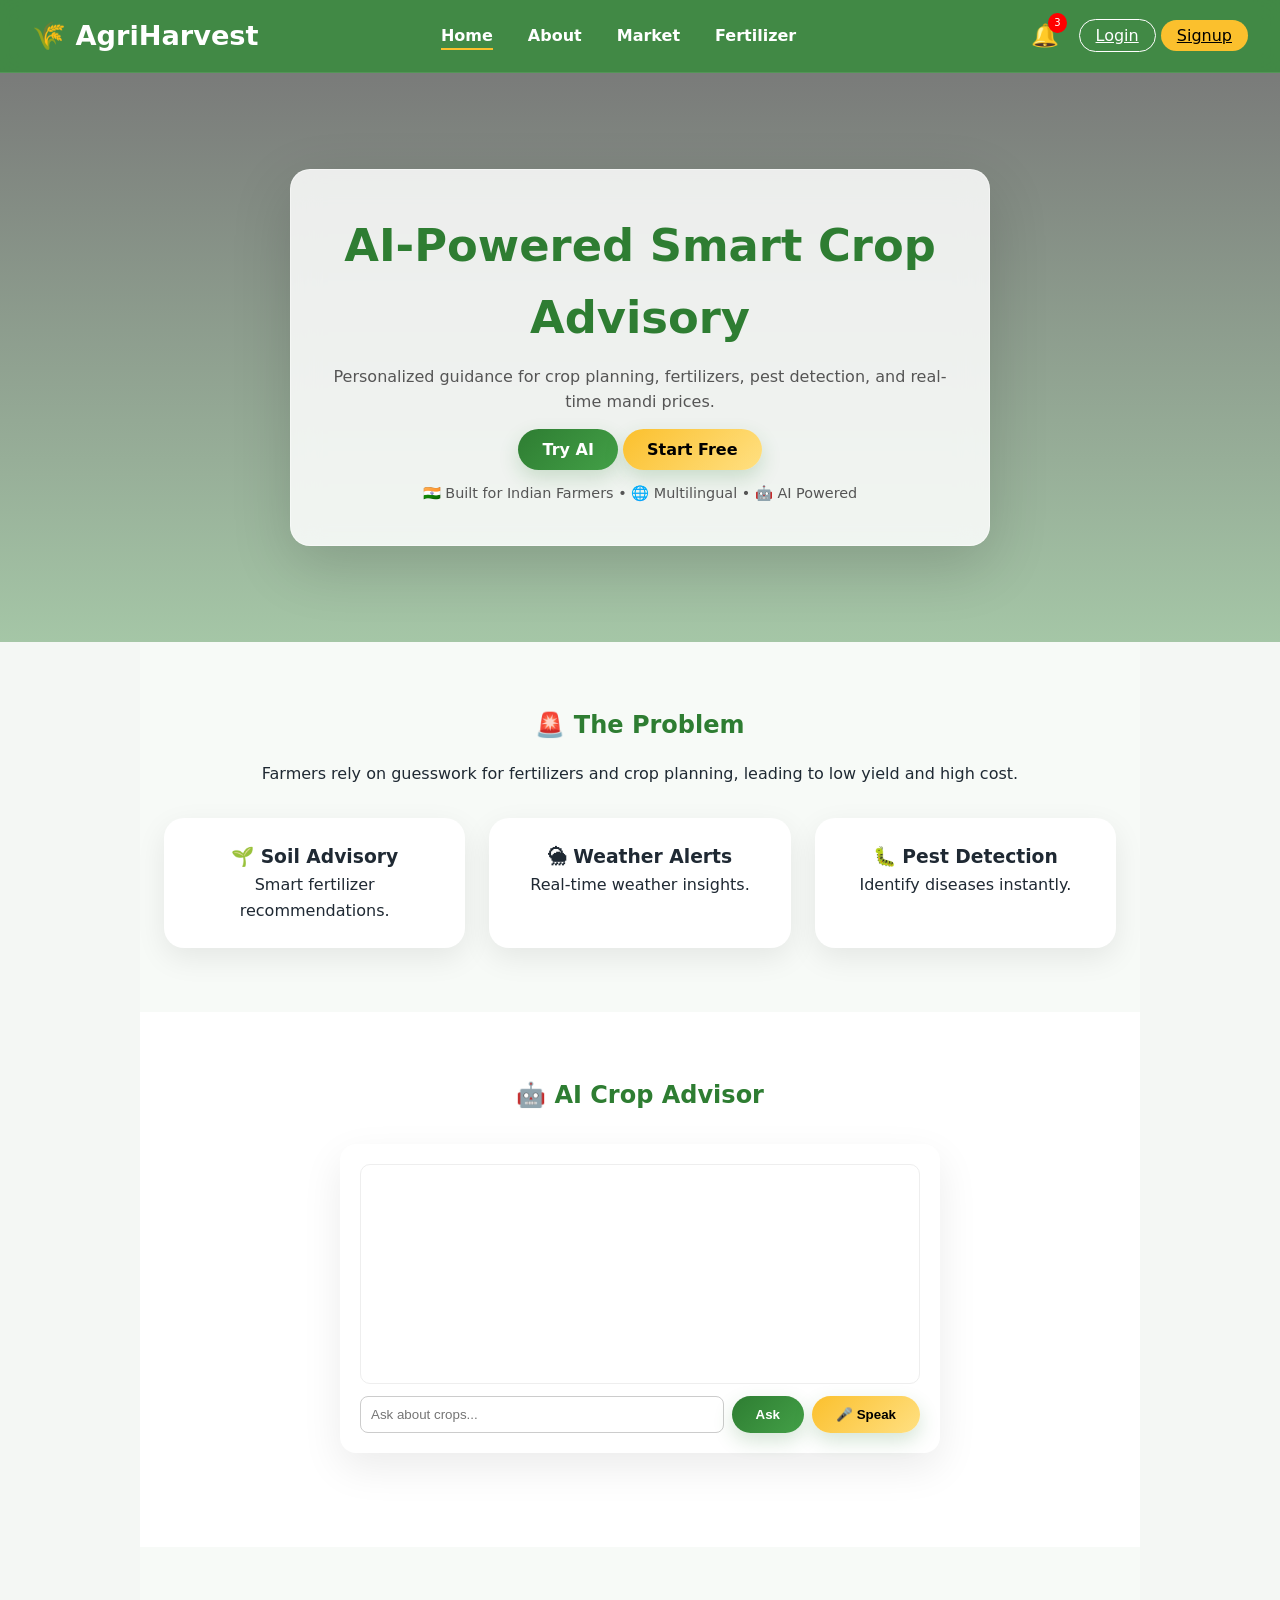
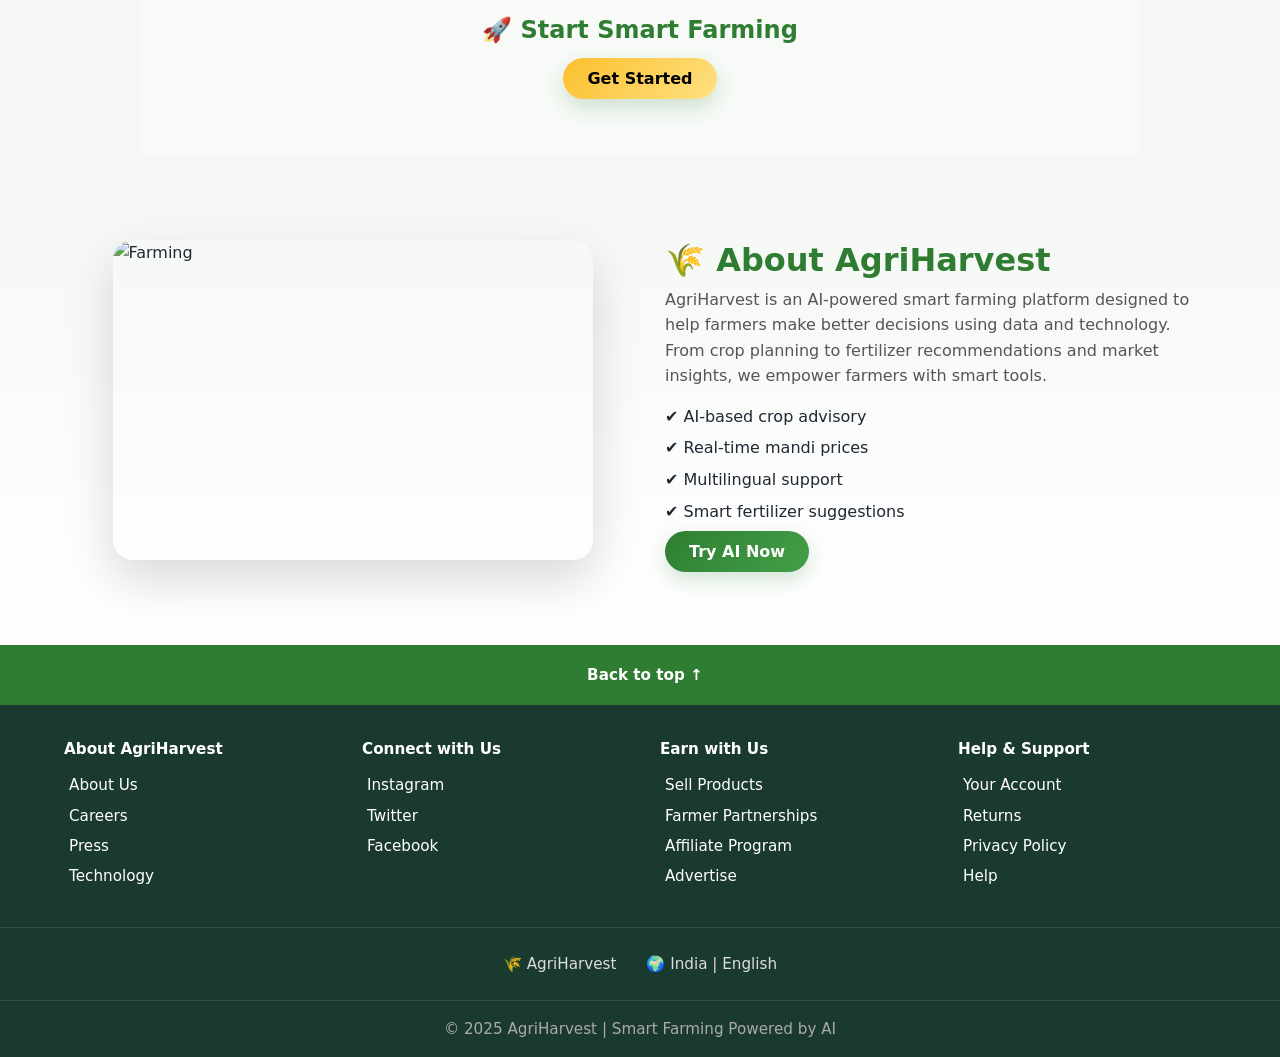
==== commit 40131e47: "initial a" ====
--- a/index.html
+++ b/index.html
@@ -25,7 +25,7 @@
     <nav class="navbar" id="navbar">
       <ul>
         <li><a href="index.html" class="active">Home</a></li>
-        <li><a href="">About</a></li>
+        <li><a href="#about">About</a></li>
         <li><a href="pages/marketplace.html">Market</a></li>
         <li><a href="pages/fertilizer.html">Fertilizer</a></li>
       </ul>
@@ -120,7 +120,7 @@
 
   <!-- ===== ABOUT ===== -->
 
-  <section class="about-section">
+  <section id="about" class="about-section">
 
     <div class="about-container">
 
